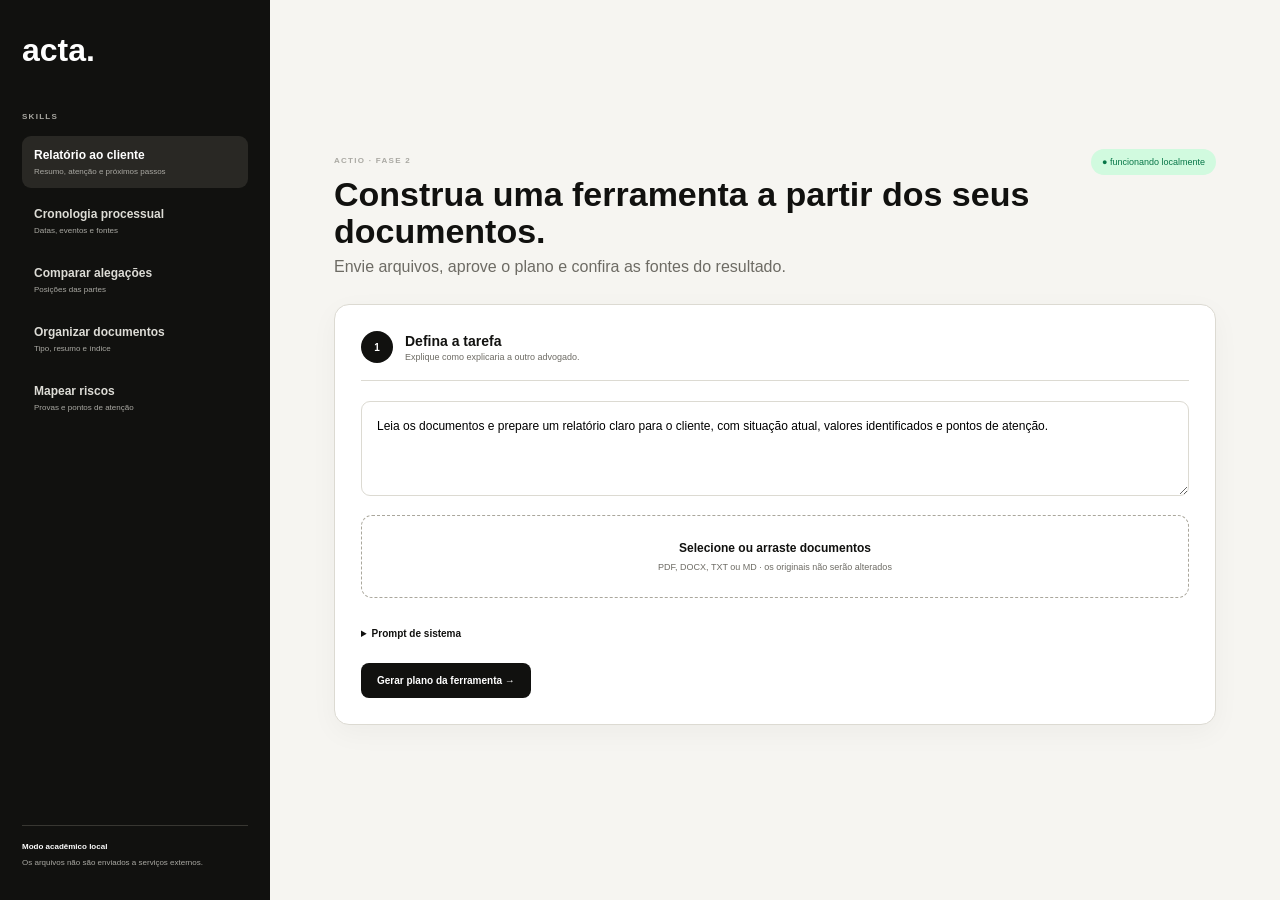
==== static/index.html @ 0038287d "Cria interface com plano, permissões e cinco skills" ====
<!doctype html>
<html lang="pt-BR">
<head>
  <meta charset="utf-8"><meta name="viewport" content="width=device-width,initial-scale=1">
  <title>Acta | Assistente jurídico configurável</title>
  <link rel="stylesheet" href="/static/styles.css">
</head>
<body>
  <aside class="sidebar">
    <div class="brand">acta.</div>
    <p class="side-label">SKILLS</p>
    <button class="skill active" data-skill="relatorio"><b>Relatório ao cliente</b><span>Resumo, atenção e próximos passos</span></button>
    <button class="skill" data-skill="cronologia"><b>Cronologia processual</b><span>Datas, eventos e fontes</span></button>
    <button class="skill" data-skill="comparacao"><b>Comparar alegações</b><span>Posições das partes</span></button>
    <button class="skill" data-skill="organizacao"><b>Organizar documentos</b><span>Tipo, resumo e índice</span></button>
    <button class="skill" data-skill="riscos"><b>Mapear riscos</b><span>Provas e pontos de atenção</span></button>
    <div class="privacy"><b>Modo acadêmico local</b><span>Os arquivos não são enviados a serviços externos.</span></div>
  </aside>

  <main>
    <header><div><span class="eyebrow">ACTIO · FASE 2</span><h1>Construa uma ferramenta a partir dos seus documentos.</h1><p>Envie arquivos, aprove o plano e confira as fontes do resultado.</p></div><span class="status">● funcionando localmente</span></header>

    <section id="request" class="panel">
      <div class="step"><span>1</span><div><b>Defina a tarefa</b><small>Explique como explicaria a outro advogado.</small></div></div>
      <textarea id="task">Leia os documentos e prepare um relatório claro para o cliente, com situação atual, valores identificados e pontos de atenção.</textarea>
      <div class="upload-zone" id="dropZone"><input id="files" type="file" multiple accept=".pdf,.docx,.txt,.md"><b>Selecione ou arraste documentos</b><span>PDF, DOCX, TXT ou MD · os originais não serão alterados</span></div>
      <div id="fileList" class="file-list"></div>
      <details><summary>Prompt de sistema</summary><textarea id="systemPrompt">Pergunte o objetivo jurídico, preserve o sigilo, indique as fontes, sinalize incertezas e proponha critérios de conferência. Não substitua a revisão do advogado.</textarea></details>
      <button id="planBtn" class="primary">Gerar plano da ferramenta →</button>
    </section>

    <section id="plan" class="panel hidden">
      <div class="step"><span>2</span><div><b>Revise o plano</b><small>A Acta só executa depois da aprovação.</small></div><em>Aguardando aprovação</em></div>
      <h2 id="planTitle"></h2><p id="planObjective"></p><ol id="planSteps"></ol>
      <div class="plan-grid"><div><h3>Permissões</h3><label><input id="allowRead" type="checkbox" checked> Ler os arquivos selecionados</label><label><input id="allowCreate" type="checkbox" checked> Criar resultado para download</label><label><input type="checkbox" disabled> Editar documentos originais</label><label><input id="allowExternal" type="checkbox"> Enviar dados para fora</label></div><div><h3>Critérios de teste</h3><ul id="planTests"></ul></div></div>
      <div class="actions"><button id="backBtn" class="secondary">← Editar pedido</button><button id="runBtn" class="primary">Aprovar e executar</button></div>
    </section>

    <section id="running" class="panel hidden running"><div class="spinner"></div><h2>Construindo a saída</h2><p id="runningText">Extraindo o texto dos documentos…</p><div class="progress"><span></span></div></section>

    <section id="output" class="panel hidden">
      <div class="step"><span>3</span><div><b>Confira o resultado</b><small>Valide as informações nos documentos originais.</small></div><em class="ok">Testes concluídos</em></div>
      <div id="result"></div>
      <div class="checks"><b>Conferências automáticas</b><span>✓ fontes preservadas</span><span>✓ originais não alterados</span><span>✓ saída não vazia</span></div>
      <div class="actions"><button id="restartBtn" class="secondary">← Nova execução</button><button id="downloadBtn" class="primary">Baixar resultado em Markdown</button></div>
    </section>
  </main>
  <script src="/static/app.js"></script>
</body>
</html>
---- static/styles.css ----
:root{--ink:#11110f;--paper:#f6f5f1;--white:#fff;--line:#dcdad2;--muted:#6d6b64;--orange:#e85d2a;--soft:#ecebe5;--green:#067647;--green-soft:#d1fadf}*{box-sizing:border-box}body{margin:0;background:var(--paper);color:var(--ink);font-family:Arial,sans-serif;display:grid;grid-template-columns:270px 1fr;min-height:100vh}.sidebar{position:fixed;inset:0 auto 0 0;width:270px;background:var(--ink);color:#fff;padding:32px 22px;display:flex;flex-direction:column;gap:7px}.brand{font-size:32px;font-weight:800;margin-bottom:28px}.side-label,.eyebrow{font-size:8px;letter-spacing:.16em;font-weight:700;color:#aaa9a3}.skill{border:0;background:transparent;color:#dddcd6;text-align:left;border-radius:9px;padding:12px;cursor:pointer}.skill:hover,.skill.active{background:#292824;color:#fff}.skill b{display:block;font-size:12px}.skill span{display:block;font-size:8px;color:#aaa9a3;margin-top:5px}.privacy{margin-top:auto;border-top:1px solid #383732;padding-top:16px}.privacy b,.privacy span{display:block;font-size:8px}.privacy span{color:#aaa9a3;margin-top:6px;line-height:1.4}main{grid-column:2;padding:54px max(5vw,35px) 80px;max-width:1250px;width:100%;margin:auto}header{display:flex;justify-content:space-between;align-items:flex-start;margin-bottom:28px}h1{font-size:34px;line-height:1.1;margin:9px 0 8px;max-width:760px}header p{color:var(--muted);margin:0}.status{font-size:9px;background:var(--green-soft);color:var(--green);padding:8px 11px;border-radius:99px;white-space:nowrap}.panel{background:var(--white);border:1px solid var(--line);border-radius:15px;padding:26px;box-shadow:0 8px 28px #0000000a}.hidden{display:none!important}.step{display:flex;align-items:center;gap:12px;border-bottom:1px solid var(--line);padding-bottom:17px;margin-bottom:20px}.step>span{width:32px;height:32px;display:grid;place-items:center;border-radius:50%;background:var(--ink);color:#fff;font-size:10px;font-weight:700}.step b,.step small{display:block}.step b{font-size:14px}.step small{font-size:9px;color:var(--muted);margin-top:3px}.step em{margin-left:auto;font-style:normal;font-size:8px;background:#fef0c7;color:#b54708;border-radius:99px;padding:7px 9px;font-weight:700}.step em.ok{background:var(--green-soft);color:var(--green)}textarea{width:100%;border:1px solid var(--line);border-radius:9px;padding:15px;font:12px/1.5 Arial;resize:vertical;min-height:95px}.upload-zone{border:1px dashed #aaa79c;border-radius:11px;padding:25px;margin:15px 0;text-align:center;position:relative}.upload-zone input{position:absolute;inset:0;opacity:0;cursor:pointer}.upload-zone b,.upload-zone span{display:block}.upload-zone b{font-size:12px}.upload-zone span{font-size:9px;color:var(--muted);margin-top:7px}.file-list{display:flex;flex-wrap:wrap;gap:7px;margin-bottom:14px}.file-list span{font-size:8px;background:var(--soft);padding:7px 9px;border-radius:6px}details{margin:15px 0}summary{font-size:10px;font-weight:700;cursor:pointer;margin-bottom:9px}.primary,.secondary{border:0;border-radius:8px;padding:12px 16px;font-size:10px;font-weight:700;cursor:pointer}.primary{background:var(--ink);color:#fff}.secondary{background:var(--soft);color:var(--ink)}.primary:disabled{opacity:.45}.actions{display:flex;justify-content:space-between;margin-top:22px}.plan-grid{display:grid;grid-template-columns:1fr 1fr;gap:15px;margin-top:20px}.plan-grid>div{background:var(--soft);border-radius:10px;padding:17px}.plan-grid h3{font-size:11px;margin:0 0 12px}.plan-grid label{display:block;font-size:9px;margin:9px 0}.plan-grid ul{font-size:9px;line-height:1.7;padding-left:17px}#planSteps{font-size:10px;line-height:1.7}.running{text-align:center;padding:75px}.spinner{width:46px;height:46px;border:4px solid var(--soft);border-top-color:var(--orange);border-radius:50%;margin:auto;animation:spin .8s linear infinite}.progress{height:6px;background:var(--soft);border-radius:99px;max-width:460px;margin:20px auto;overflow:hidden}.progress span{display:block;width:100%;height:100%;background:var(--orange);animation:load 2.1s ease}.checks{display:flex;gap:9px;flex-wrap:wrap;background:var(--soft);padding:13px;border-radius:8px;margin-top:20px;font-size:8px}.checks b{margin-right:auto}.result-title{font-size:24px}.metric-grid,.risk-grid,.doc-grid{display:grid;grid-template-columns:repeat(3,1fr);gap:10px}.metric,.risk,.doc-card{border:1px solid var(--line);border-radius:9px;padding:14px}.metric span,.doc-card span{display:block;font-size:8px;color:var(--muted)}.metric b{display:block;margin-top:6px;font-size:12px}.result-block{margin-top:18px}.result-block h3{font-size:12px}.result-block p,.result-block li{font-size:10px;line-height:1.6}.timeline{width:100%;border-collapse:collapse}.timeline th,.timeline td{padding:10px;border-bottom:1px solid var(--line);text-align:left;font-size:9px}.timeline th{background:var(--soft);font-size:8px}.risk .level{display:inline-block;border-radius:99px;padding:5px 7px;background:#fef0c7;color:#b54708;font-size:7px;font-weight:700}.sources{font-size:8px;color:var(--muted)}@keyframes spin{to{transform:rotate(360deg)}}@keyframes load{from{width:0}}@media(max-width:850px){body{display:block}.sidebar{position:static;width:auto}.privacy{display:none}main{padding:25px 15px}header{display:block}.status{display:inline-block;margin-top:15px}.plan-grid,.metric-grid,.risk-grid,.doc-grid{grid-template-columns:1fr}.sidebar{padding:20px}.brand{margin-bottom:10px}.skill{display:inline-block;width:48%;vertical-align:top}h1{font-size:27px}}
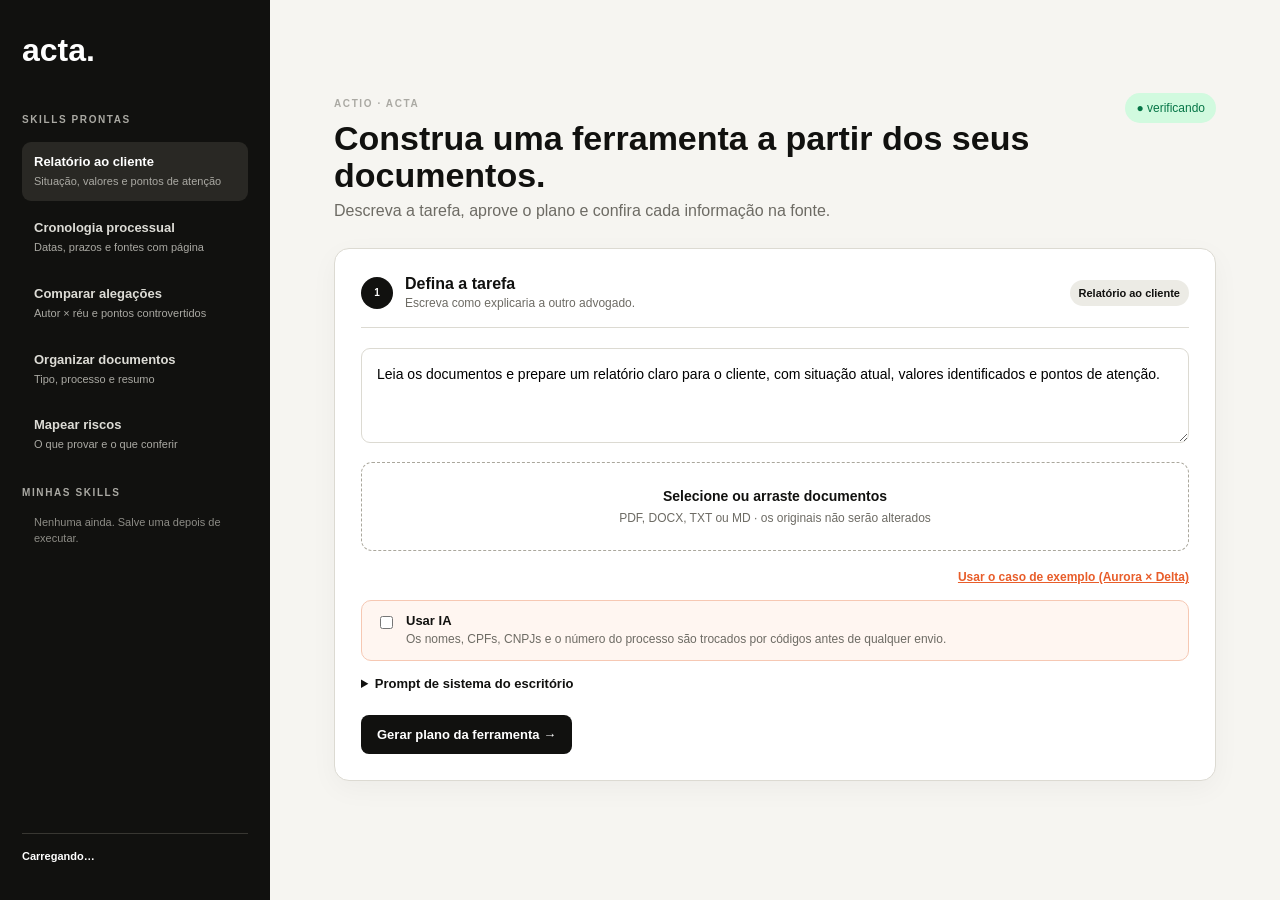
==== commit 86133028: "Permite salvar skills e atualiza a interface Plano com perguntas da IA, prévia do que sai do computa" ====
--- a/static/index.html
+++ b/static/index.html
@@ -8,44 +8,64 @@
 <body>
   <aside class="sidebar">
     <div class="brand">acta.</div>
-    <p class="side-label">SKILLS</p>
-    <button class="skill active" data-skill="relatorio"><b>Relatório ao cliente</b><span>Resumo, atenção e próximos passos</span></button>
-    <button class="skill" data-skill="cronologia"><b>Cronologia processual</b><span>Datas, eventos e fontes</span></button>
-    <button class="skill" data-skill="comparacao"><b>Comparar alegações</b><span>Posições das partes</span></button>
-    <button class="skill" data-skill="organizacao"><b>Organizar documentos</b><span>Tipo, resumo e índice</span></button>
-    <button class="skill" data-skill="riscos"><b>Mapear riscos</b><span>Provas e pontos de atenção</span></button>
-    <div class="privacy"><b>Modo acadêmico local</b><span>Os arquivos não são enviados a serviços externos.</span></div>
+    <p class="side-label">SKILLS PRONTAS</p>
+    <button class="skill active" data-skill="relatorio"><b>Relatório ao cliente</b><span>Situação, valores e pontos de atenção</span></button>
+    <button class="skill" data-skill="cronologia"><b>Cronologia processual</b><span>Datas, prazos e fontes com página</span></button>
+    <button class="skill" data-skill="comparacao"><b>Comparar alegações</b><span>Autor × réu e pontos controvertidos</span></button>
+    <button class="skill" data-skill="organizacao"><b>Organizar documentos</b><span>Tipo, processo e resumo</span></button>
+    <button class="skill" data-skill="riscos"><b>Mapear riscos</b><span>O que provar e o que conferir</span></button>
+    <p class="side-label saved-label">MINHAS SKILLS</p>
+    <div id="savedSkills" class="saved-skills"><span class="empty">Nenhuma ainda. Salve uma depois de executar.</span></div>
+    <div class="privacy" id="privacyBox"><b>Carregando…</b><span></span></div>
   </aside>
 
   <main>
-    <header><div><span class="eyebrow">ACTIO · FASE 2</span><h1>Construa uma ferramenta a partir dos seus documentos.</h1><p>Envie arquivos, aprove o plano e confira as fontes do resultado.</p></div><span class="status">● funcionando localmente</span></header>
+    <header>
+      <div><span class="eyebrow">ACTIO · ACTA</span><h1>Construa uma ferramenta a partir dos seus documentos.</h1><p>Descreva a tarefa, aprove o plano e confira cada informação na fonte.</p></div>
+      <span class="status" id="statusPill">● verificando</span>
+    </header>
 
     <section id="request" class="panel">
-      <div class="step"><span>1</span><div><b>Defina a tarefa</b><small>Explique como explicaria a outro advogado.</small></div></div>
+      <div class="step"><span>1</span><div><b>Defina a tarefa</b><small>Escreva como explicaria a outro advogado.</small></div><em id="skillBadge" class="neutral">Relatório ao cliente</em></div>
       <textarea id="task">Leia os documentos e prepare um relatório claro para o cliente, com situação atual, valores identificados e pontos de atenção.</textarea>
       <div class="upload-zone" id="dropZone"><input id="files" type="file" multiple accept=".pdf,.docx,.txt,.md"><b>Selecione ou arraste documentos</b><span>PDF, DOCX, TXT ou MD · os originais não serão alterados</span></div>
-      <div id="fileList" class="file-list"></div>
-      <details><summary>Prompt de sistema</summary><textarea id="systemPrompt">Pergunte o objetivo jurídico, preserve o sigilo, indique as fontes, sinalize incertezas e proponha critérios de conferência. Não substitua a revisão do advogado.</textarea></details>
+      <div class="file-row"><div id="fileList" class="file-list"></div><button id="sampleBtn" class="link">Usar o caso de exemplo (Aurora × Delta)</button></div>
+      <label class="ai-toggle" id="aiToggleLabel"><input id="useAi" type="checkbox"> <span><b>Usar IA</b><small id="aiHint">Os nomes, CPFs, CNPJs e o número do processo são trocados por códigos antes de qualquer envio.</small></span></label>
+      <details><summary>Prompt de sistema do escritório</summary><textarea id="systemPrompt">Pergunte o objetivo jurídico, preserve o sigilo, indique as fontes, sinalize incertezas e proponha critérios de conferência. Não substitua a revisão do advogado.</textarea><small class="hint">Acrescenta preferências às regras fixas da Acta (citar fonte, não inventar, não decidir pelo advogado), que não podem ser desligadas.</small></details>
       <button id="planBtn" class="primary">Gerar plano da ferramenta →</button>
     </section>
 
     <section id="plan" class="panel hidden">
-      <div class="step"><span>2</span><div><b>Revise o plano</b><small>A Acta só executa depois da aprovação.</small></div><em>Aguardando aprovação</em></div>
+      <div class="step"><span>2</span><div><b>Revise o plano</b><small>A Acta só executa depois da sua aprovação.</small></div><em>Aguardando aprovação</em></div>
+      <div id="planWarning" class="warning hidden"></div>
+      <p class="mode-line" id="planMode"></p>
       <h2 id="planTitle"></h2><p id="planObjective"></p><ol id="planSteps"></ol>
-      <div class="plan-grid"><div><h3>Permissões</h3><label><input id="allowRead" type="checkbox" checked> Ler os arquivos selecionados</label><label><input id="allowCreate" type="checkbox" checked> Criar resultado para download</label><label><input type="checkbox" disabled> Editar documentos originais</label><label><input id="allowExternal" type="checkbox"> Enviar dados para fora</label></div><div><h3>Critérios de teste</h3><ul id="planTests"></ul></div></div>
+      <div id="planQuestions" class="questions hidden"><h3>A Acta quer confirmar antes de executar</h3><ul></ul><small>Responda acrescentando ao pedido (← Editar pedido) ou aprove assim mesmo.</small></div>
+      <div class="plan-grid">
+        <div><h3>Permissões</h3>
+          <label><input id="allowRead" type="checkbox" checked> Ler os arquivos selecionados</label>
+          <label><input id="allowCreate" type="checkbox" checked disabled> Criar resultado para download</label>
+          <label class="blocked"><input type="checkbox" disabled> Editar documentos originais <small>(nunca)</small></label>
+          <label class="blocked"><input type="checkbox" disabled> Protocolar ou enviar e-mail <small>(nunca)</small></label>
+          <label><input id="allowExternal" type="checkbox"> Enviar à IA o texto anonimizado</label>
+        </div>
+        <div><h3>Critérios de conferência</h3><ul id="planTests"></ul></div>
+      </div>
+      <div id="anonBox" class="anon hidden"><h3>O que sai do computador</h3><p id="anonSummary"></p><table><thead><tr><th>Dado real (fica aqui)</th><th>Vai como</th></tr></thead><tbody id="anonTable"></tbody></table><details><summary>Ver o texto exatamente como será enviado</summary><pre id="anonPreview"></pre></details></div>
       <div class="actions"><button id="backBtn" class="secondary">← Editar pedido</button><button id="runBtn" class="primary">Aprovar e executar</button></div>
     </section>
 
     <section id="running" class="panel hidden running"><div class="spinner"></div><h2>Construindo a saída</h2><p id="runningText">Extraindo o texto dos documentos…</p><div class="progress"><span></span></div></section>
 
     <section id="output" class="panel hidden">
-      <div class="step"><span>3</span><div><b>Confira o resultado</b><small>Valide as informações nos documentos originais.</small></div><em class="ok">Testes concluídos</em></div>
+      <div class="step"><span>3</span><div><b>Confira o resultado</b><small>Valide as informações nos documentos originais.</small></div><em class="ok" id="outBadge">Concluído</em></div>
+      <div id="outWarning" class="warning hidden"></div>
       <div id="result"></div>
-      <div class="checks"><b>Conferências automáticas</b><span>✓ fontes preservadas</span><span>✓ originais não alterados</span><span>✓ saída não vazia</span></div>
-      <div class="actions"><button id="restartBtn" class="secondary">← Nova execução</button><button id="downloadBtn" class="primary">Baixar resultado em Markdown</button></div>
+      <div id="pending" class="pending hidden"><h3>O que você ainda precisa conferir</h3><ul></ul></div>
+      <div id="checks" class="checks"></div>
+      <div class="actions"><button id="restartBtn" class="secondary">← Nova execução</button><div class="right-actions"><button id="saveSkillBtn" class="secondary">Salvar como skill</button><button id="downloadBtn" class="primary">Baixar resultado em Markdown</button></div></div>
     </section>
   </main>
   <script src="/static/app.js"></script>
 </body>
 </html>
-
--- a/static/styles.css
+++ b/static/styles.css
@@ -1,2 +1,45 @@
 :root{--ink:#11110f;--paper:#f6f5f1;--white:#fff;--line:#dcdad2;--muted:#6d6b64;--orange:#e85d2a;--soft:#ecebe5;--green:#067647;--green-soft:#d1fadf}*{box-sizing:border-box}body{margin:0;background:var(--paper);color:var(--ink);font-family:Arial,sans-serif;display:grid;grid-template-columns:270px 1fr;min-height:100vh}.sidebar{position:fixed;inset:0 auto 0 0;width:270px;background:var(--ink);color:#fff;padding:32px 22px;display:flex;flex-direction:column;gap:7px}.brand{font-size:32px;font-weight:800;margin-bottom:28px}.side-label,.eyebrow{font-size:8px;letter-spacing:.16em;font-weight:700;color:#aaa9a3}.skill{border:0;background:transparent;color:#dddcd6;text-align:left;border-radius:9px;padding:12px;cursor:pointer}.skill:hover,.skill.active{background:#292824;color:#fff}.skill b{display:block;font-size:12px}.skill span{display:block;font-size:8px;color:#aaa9a3;margin-top:5px}.privacy{margin-top:auto;border-top:1px solid #383732;padding-top:16px}.privacy b,.privacy span{display:block;font-size:8px}.privacy span{color:#aaa9a3;margin-top:6px;line-height:1.4}main{grid-column:2;padding:54px max(5vw,35px) 80px;max-width:1250px;width:100%;margin:auto}header{display:flex;justify-content:space-between;align-items:flex-start;margin-bottom:28px}h1{font-size:34px;line-height:1.1;margin:9px 0 8px;max-width:760px}header p{color:var(--muted);margin:0}.status{font-size:9px;background:var(--green-soft);color:var(--green);padding:8px 11px;border-radius:99px;white-space:nowrap}.panel{background:var(--white);border:1px solid var(--line);border-radius:15px;padding:26px;box-shadow:0 8px 28px #0000000a}.hidden{display:none!important}.step{display:flex;align-items:center;gap:12px;border-bottom:1px solid var(--line);padding-bottom:17px;margin-bottom:20px}.step>span{width:32px;height:32px;display:grid;place-items:center;border-radius:50%;background:var(--ink);color:#fff;font-size:10px;font-weight:700}.step b,.step small{display:block}.step b{font-size:14px}.step small{font-size:9px;color:var(--muted);margin-top:3px}.step em{margin-left:auto;font-style:normal;font-size:8px;background:#fef0c7;color:#b54708;border-radius:99px;padding:7px 9px;font-weight:700}.step em.ok{background:var(--green-soft);color:var(--green)}textarea{width:100%;border:1px solid var(--line);border-radius:9px;padding:15px;font:12px/1.5 Arial;resize:vertical;min-height:95px}.upload-zone{border:1px dashed #aaa79c;border-radius:11px;padding:25px;margin:15px 0;text-align:center;position:relative}.upload-zone input{position:absolute;inset:0;opacity:0;cursor:pointer}.upload-zone b,.upload-zone span{display:block}.upload-zone b{font-size:12px}.upload-zone span{font-size:9px;color:var(--muted);margin-top:7px}.file-list{display:flex;flex-wrap:wrap;gap:7px;margin-bottom:14px}.file-list span{font-size:8px;background:var(--soft);padding:7px 9px;border-radius:6px}details{margin:15px 0}summary{font-size:10px;font-weight:700;cursor:pointer;margin-bottom:9px}.primary,.secondary{border:0;border-radius:8px;padding:12px 16px;font-size:10px;font-weight:700;cursor:pointer}.primary{background:var(--ink);color:#fff}.secondary{background:var(--soft);color:var(--ink)}.primary:disabled{opacity:.45}.actions{display:flex;justify-content:space-between;margin-top:22px}.plan-grid{display:grid;grid-template-columns:1fr 1fr;gap:15px;margin-top:20px}.plan-grid>div{background:var(--soft);border-radius:10px;padding:17px}.plan-grid h3{font-size:11px;margin:0 0 12px}.plan-grid label{display:block;font-size:9px;margin:9px 0}.plan-grid ul{font-size:9px;line-height:1.7;padding-left:17px}#planSteps{font-size:10px;line-height:1.7}.running{text-align:center;padding:75px}.spinner{width:46px;height:46px;border:4px solid var(--soft);border-top-color:var(--orange);border-radius:50%;margin:auto;animation:spin .8s linear infinite}.progress{height:6px;background:var(--soft);border-radius:99px;max-width:460px;margin:20px auto;overflow:hidden}.progress span{display:block;width:100%;height:100%;background:var(--orange);animation:load 2.1s ease}.checks{display:flex;gap:9px;flex-wrap:wrap;background:var(--soft);padding:13px;border-radius:8px;margin-top:20px;font-size:8px}.checks b{margin-right:auto}.result-title{font-size:24px}.metric-grid,.risk-grid,.doc-grid{display:grid;grid-template-columns:repeat(3,1fr);gap:10px}.metric,.risk,.doc-card{border:1px solid var(--line);border-radius:9px;padding:14px}.metric span,.doc-card span{display:block;font-size:8px;color:var(--muted)}.metric b{display:block;margin-top:6px;font-size:12px}.result-block{margin-top:18px}.result-block h3{font-size:12px}.result-block p,.result-block li{font-size:10px;line-height:1.6}.timeline{width:100%;border-collapse:collapse}.timeline th,.timeline td{padding:10px;border-bottom:1px solid var(--line);text-align:left;font-size:9px}.timeline th{background:var(--soft);font-size:8px}.risk .level{display:inline-block;border-radius:99px;padding:5px 7px;background:#fef0c7;color:#b54708;font-size:7px;font-weight:700}.sources{font-size:8px;color:var(--muted)}@keyframes spin{to{transform:rotate(360deg)}}@keyframes load{from{width:0}}@media(max-width:850px){body{display:block}.sidebar{position:static;width:auto}.privacy{display:none}main{padding:25px 15px}header{display:block}.status{display:inline-block;margin-top:15px}.plan-grid,.metric-grid,.risk-grid,.doc-grid{grid-template-columns:1fr}.sidebar{padding:20px}.brand{margin-bottom:10px}.skill{display:inline-block;width:48%;vertical-align:top}h1{font-size:27px}}
 
+
+/* ---------- fase 2: legibilidade e novos elementos ---------- */
+.skill b{font-size:13px}.skill span{font-size:11px;line-height:1.35}
+.side-label,.eyebrow{font-size:10px}.saved-label{margin-top:16px}
+.saved-skills{display:flex;flex-direction:column;gap:4px}.saved-skills .empty{font-size:11px;color:#8d8c86;padding:0 12px;line-height:1.4}
+.skill.saved{border-left:3px solid var(--orange)}
+.privacy b,.privacy span{font-size:11px}
+.status{font-size:12px}.status.ai{background:#ffe8dd;color:#9a3412}
+.step b{font-size:16px}.step small{font-size:12px}.step em{font-size:11px}.step em.neutral{background:var(--soft);color:var(--ink)}
+textarea{font-size:14px}
+.upload-zone b{font-size:14px}.upload-zone span{font-size:12px}
+.file-row{display:flex;justify-content:space-between;align-items:center;gap:12px;flex-wrap:wrap;margin-bottom:12px}
+.file-list{margin-bottom:0}.file-list span{font-size:11px}
+.link{border:0;background:none;color:var(--orange);font-weight:700;font-size:12px;cursor:pointer;text-decoration:underline;padding:4px 0}
+.ai-toggle{display:flex;gap:10px;align-items:flex-start;background:#fff6f1;border:1px solid #f6c8b3;border-radius:10px;padding:12px 14px;margin:6px 0 4px;cursor:pointer}
+.ai-toggle input{margin-top:3px}.ai-toggle b{display:block;font-size:13px}.ai-toggle small{display:block;font-size:12px;color:var(--muted);margin-top:3px;line-height:1.4}
+.ai-toggle.disabled{opacity:.6;cursor:not-allowed;background:var(--soft);border-color:var(--line)}
+summary{font-size:13px}.hint{display:block;font-size:11px;color:var(--muted);margin-top:6px}
+.primary,.secondary{font-size:13px}.right-actions{display:flex;gap:8px}
+.mode-line{font-size:11px;font-weight:700;letter-spacing:.06em;text-transform:uppercase;color:var(--orange);margin:0}
+#planObjective{font-size:14px;color:var(--muted)}#planSteps{font-size:14px}
+.plan-grid h3{font-size:14px}.plan-grid label{font-size:13px}.plan-grid ul{font-size:13px}
+.plan-grid label.blocked{color:var(--muted)}.plan-grid label small{font-size:11px}
+.warning{background:#fef0c7;color:#7a2e0e;border-radius:9px;padding:12px 14px;font-size:13px;margin-bottom:14px}
+.questions{background:#eef4ff;border-radius:10px;padding:14px 16px;margin:14px 0}.questions h3{font-size:14px;margin:0 0 8px}.questions li{font-size:13px;line-height:1.6}.questions small{font-size:12px;color:var(--muted)}
+.anon{border:1px solid #f6c8b3;background:#fff6f1;border-radius:10px;padding:16px;margin-top:15px}.anon h3{font-size:14px;margin:0 0 6px}.anon p{font-size:13px;margin:0 0 10px}
+.anon table{width:100%;border-collapse:collapse;font-size:12px}.anon td,.anon th{padding:7px;border-bottom:1px solid #f1d6c8;text-align:left}
+pre{white-space:pre-wrap;font-size:11px;background:#fff;border:1px solid var(--line);border-radius:8px;padding:12px;max-height:260px;overflow:auto}
+code{background:var(--soft);border-radius:4px;padding:1px 5px;font-size:12px}
+.result-title{font-size:26px}.sources{font-size:12px}
+.metric span,.doc-card span{font-size:11px}.metric b{font-size:15px}.bad-text{color:#b42318}
+.result-block h3{font-size:15px}.result-block p,.result-block li{font-size:14px}
+.timeline th{font-size:11px}.timeline td{font-size:13px;vertical-align:top;line-height:1.5}
+.timeline q{display:block;font-size:12px;color:var(--muted);font-style:italic;margin-top:4px}
+.label{font-size:11px;text-transform:uppercase;color:var(--orange)}
+.badge{display:inline-block;border-radius:99px;padding:3px 8px;font-size:11px;font-weight:700;margin:2px 2px 0 0}
+.badge.ok{background:var(--green-soft);color:var(--green)}.badge.mid{background:#fef0c7;color:#b54708}.badge.bad{background:#fee4e2;color:#b42318}
+.src{color:var(--muted);font-size:11px}
+.doc-card h3{font-size:14px}.doc-card p,.risk p{font-size:13px;line-height:1.5}.risk h3{font-size:14px}
+.risk .level{font-size:10px}.risk .level.high{background:#fee4e2;color:#b42318}
+.pending{background:#fff6f1;border-left:4px solid var(--orange);border-radius:8px;padding:14px 18px;margin-top:20px}.pending h3{font-size:15px;margin:0 0 8px}.pending li{font-size:13px;line-height:1.6}
+.checks{font-size:12px}
+.anon-out{margin-top:16px}.anon-out p{font-size:12px}
